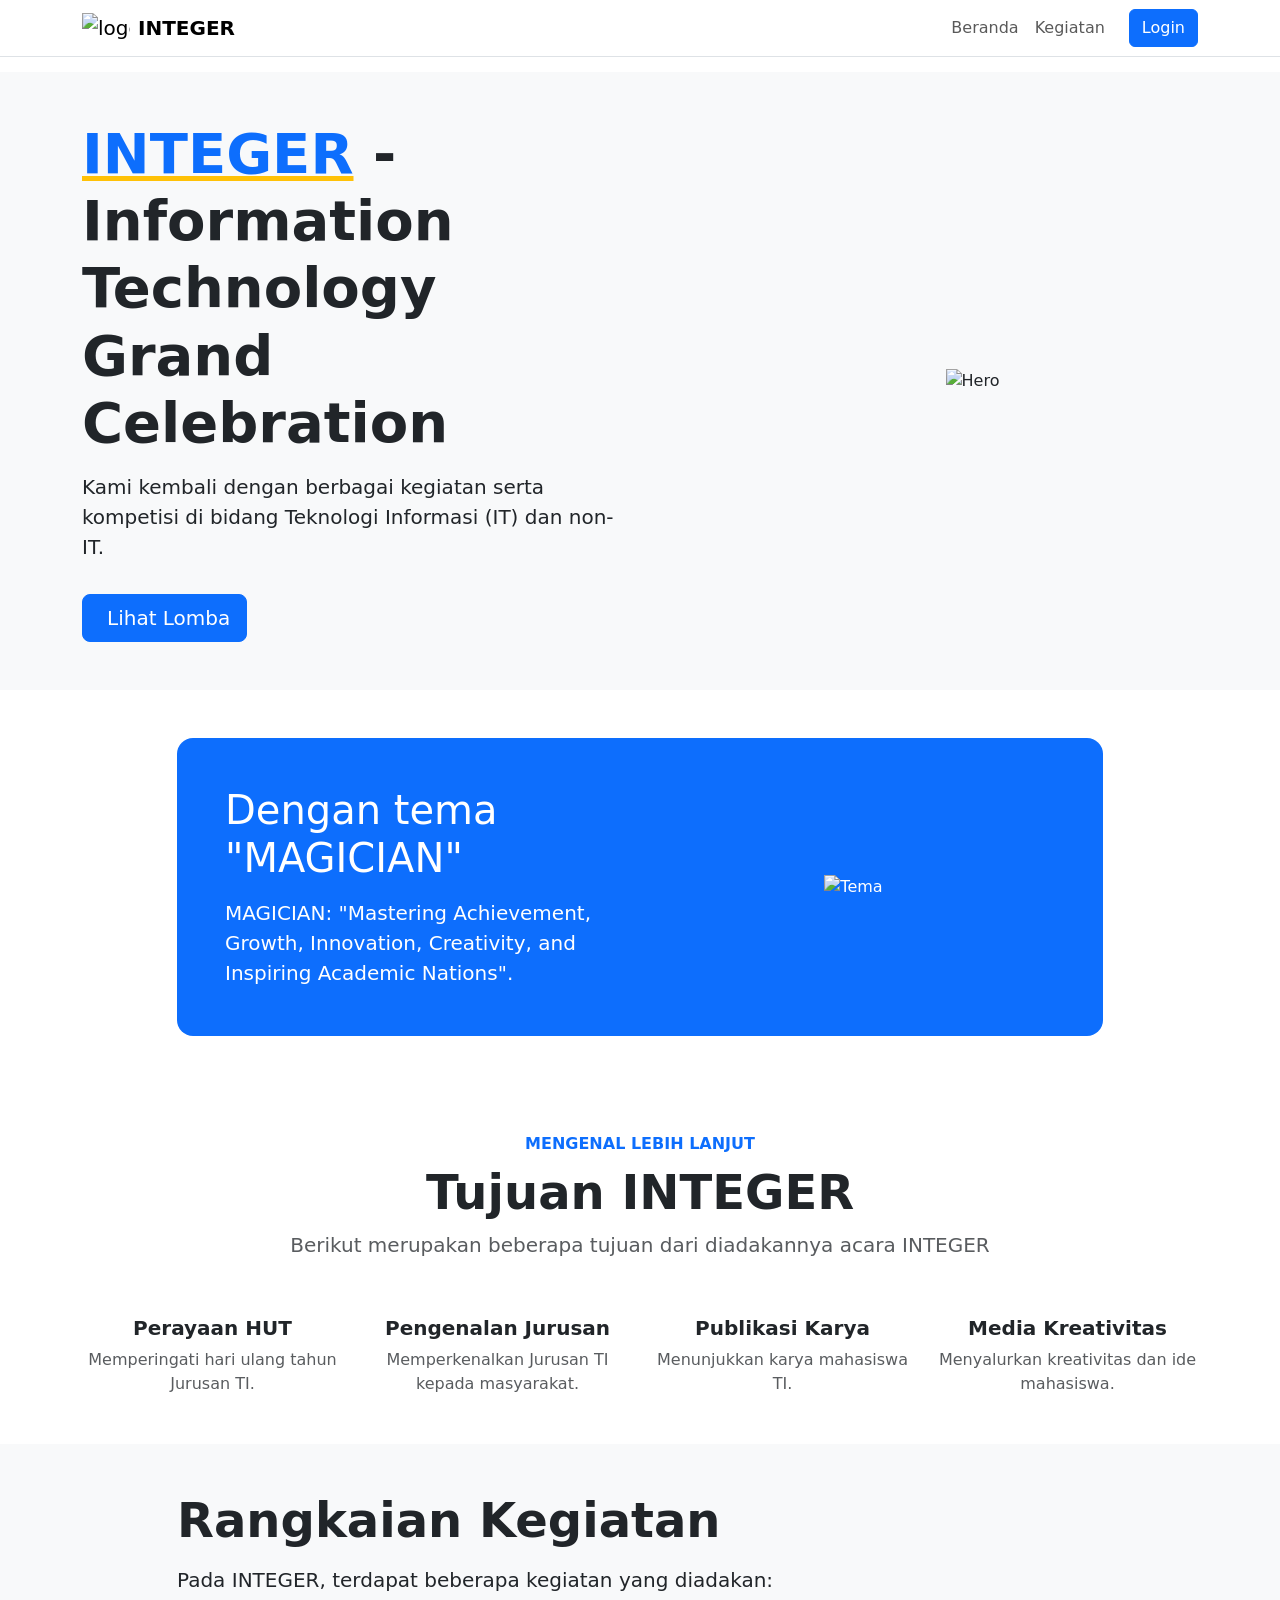
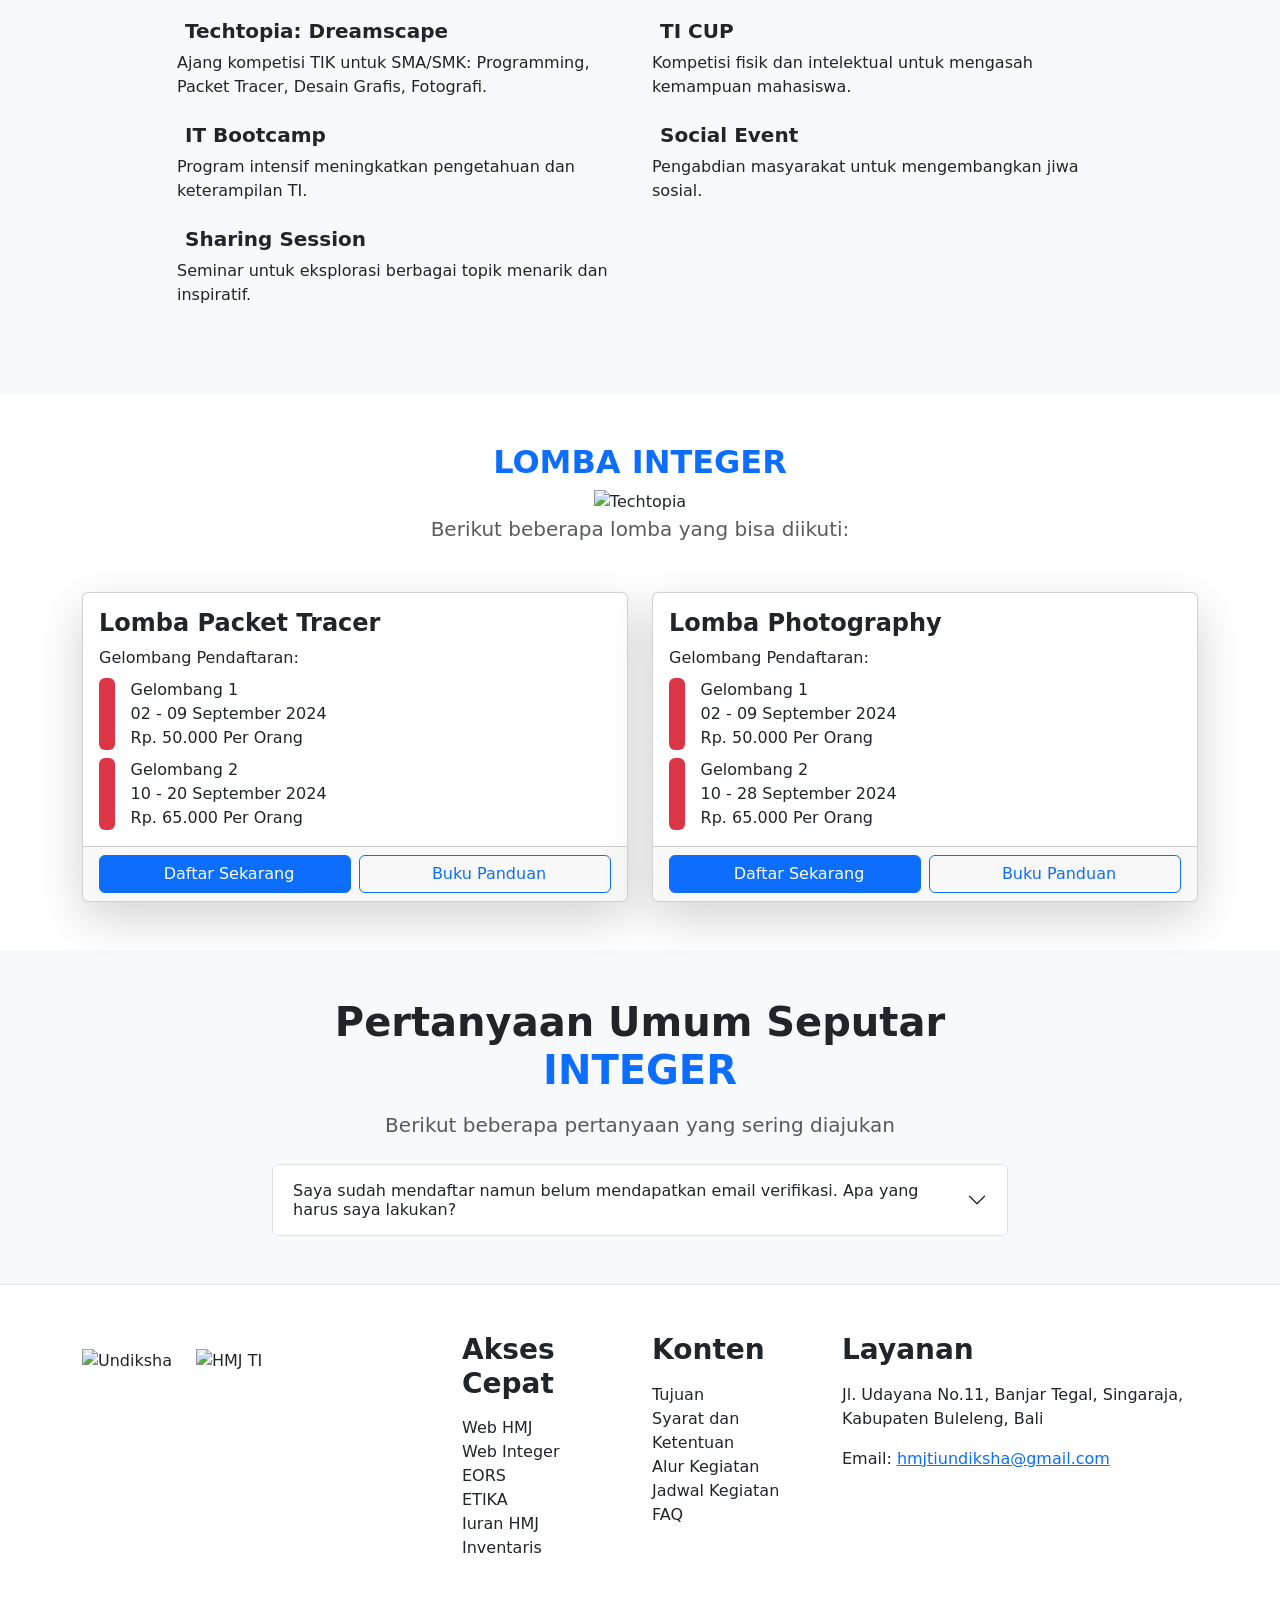
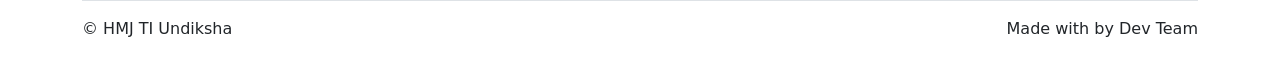
==== integer-clone/index.html @ 65264935 "Create INTEGER clone website with responsive design and Bootstrap Co-authored-by: kadeksukadarma18 <" ====
<!DOCTYPE html>
<html lang="id">
<head>
  <meta charset="utf-8">
  <meta name="viewport" content="width=device-width, initial-scale=1">
  <title>INTEGER Clone</title>
  <link rel="shortcut icon" href="assets/images/favicon.png">
  <link href="https://cdn.jsdelivr.net/npm/bootstrap@5.3.3/dist/css/bootstrap.min.css" rel="stylesheet">
  <link href="https://cdn.jsdelivr.net/npm/@mdi/font@7.4.47/css/materialdesignicons.min.css" rel="stylesheet">
  <link rel="stylesheet" href="assets/css/theme.css">
  <style>body{scroll-behavior:smooth}</style>
</head>
<body>
  <header class="navbar navbar-expand-lg fixed-top bg-white border-bottom">
    <div class="container">
      <a href="#" class="navbar-brand d-flex align-items-center gap-2">
        <img src="assets/images/logo.png" width="48" alt="logo">
        <strong>INTEGER</strong>
      </a>
      <button class="navbar-toggler" type="button" data-bs-toggle="collapse" data-bs-target="#navbar-default" aria-controls="navbar-default" aria-expanded="false" aria-label="Toggle navigation">
        <span class="navbar-toggler-icon"></span>
      </button>
      <nav class="collapse navbar-collapse" id="navbar-default">
        <ul class="navbar-nav ms-auto align-items-lg-center">
          <li class="nav-item"><a class="nav-link" href="#">Beranda</a></li>
          <li class="nav-item"><a class="nav-link" href="#kegiatan">Kegiatan</a></li>
          <li class="nav-item ms-lg-3 my-3 my-lg-0"><a href="#login" class="btn btn-primary">Login</a></li>
        </ul>
      </nav>
    </div>
  </header>

  <main class="mt-5 pt-4">
    <section id="hero" class="bg-light py-5 py-lg-6">
      <div class="container">
        <div class="row align-items-center">
          <div class="col-lg-6">
            <h1 class="display-4 fw-bold mb-3"><u class="text-warning"><span class="text-primary">INTEGER</span></u> - Information Technology Grand Celebration</h1>
            <p class="lead">Kami kembali dengan berbagai kegiatan serta kompetisi di bidang Teknologi Informasi (IT) dan non-IT.</p>
            <a href="#kegiatan" class="btn btn-lg btn-primary mt-3"><i class="mdi mdi-book me-2"></i>Lihat Lomba</a>
          </div>
          <div class="col-lg-5 offset-lg-1 text-center mt-4 mt-lg-0">
            <img id="hero-image" class="img-fluid" src="assets/images/hero.png" alt="Hero">
          </div>
        </div>
      </div>
    </section>

    <section id="tema" class="py-5 bg-white">
      <div class="container">
        <div class="row justify-content-center">
          <div class="col-xl-10">
            <div class="bg-primary text-white p-4 p-lg-5 rounded-4">
              <div class="row align-items-center">
                <div class="col-md-6">
                  <h2 class="h1 mb-3">Dengan tema "MAGICIAN"</h2>
                  <p class="fs-5 mb-0">MAGICIAN: "Mastering Achievement, Growth, Innovation, Creativity, and Inspiring Academic Nations".</p>
                </div>
                <div class="col-md-6 text-center mt-4 mt-md-0">
                  <img src="assets/images/magician.png" class="img-fluid" alt="Tema">
                </div>
              </div>
            </div>
          </div>
        </div>
      </div>
    </section>

    <section id="tujuan" class="py-5 bg-white">
      <div class="container">
        <div class="text-center mb-5">
          <span class="text-uppercase text-primary fw-semibold">Mengenal Lebih Lanjut</span>
          <h2 class="display-5 fw-bold mt-2">Tujuan INTEGER</h2>
          <p class="fs-5 text-muted">Berikut merupakan beberapa tujuan dari diadakannya acara INTEGER</p>
        </div>
        <div class="row g-4">
          <div class="col-6 col-lg-3 text-center">
            <i class="mdi mdi-cake-variant text-primary fs-1"></i>
            <h3 class="h5 fw-bold mt-2">Perayaan HUT</h3>
            <p class="mb-0 text-muted">Memperingati hari ulang tahun Jurusan TI.</p>
          </div>
          <div class="col-6 col-lg-3 text-center">
            <i class="mdi mdi-hand-wave text-primary fs-1"></i>
            <h3 class="h5 fw-bold mt-2">Pengenalan Jurusan</h3>
            <p class="mb-0 text-muted">Memperkenalkan Jurusan TI kepada masyarakat.</p>
          </div>
          <div class="col-6 col-lg-3 text-center">
            <i class="mdi mdi-robot text-primary fs-1"></i>
            <h3 class="h5 fw-bold mt-2">Publikasi Karya</h3>
            <p class="mb-0 text-muted">Menunjukkan karya mahasiswa TI.</p>
          </div>
          <div class="col-6 col-lg-3 text-center">
            <i class="mdi mdi-pencil-ruler text-primary fs-1"></i>
            <h3 class="h5 fw-bold mt-2">Media Kreativitas</h3>
            <p class="mb-0 text-muted">Menyalurkan kreativitas dan ide mahasiswa.</p>
          </div>
        </div>
      </div>
    </section>

    <section id="rangkaian-kegiatan" class="py-5 bg-light">
      <div class="container">
        <div class="row">
          <div class="col-lg-10 offset-lg-1">
            <h2 class="display-5 fw-bold mb-3">Rangkaian Kegiatan</h2>
            <p class="fs-5">Pada INTEGER, terdapat beberapa kegiatan yang diadakan:</p>
            <ul class="row list-unstyled mt-4">
              <li class="col-md-6 mb-4"><h3 class="h5 fw-bold"><i class="mdi mdi-trophy text-primary me-2"></i>Techtopia: Dreamscape</h3><p class="mb-0">Ajang kompetisi TIK untuk SMA/SMK: Programming, Packet Tracer, Desain Grafis, Fotografi.</p></li>
              <li class="col-md-6 mb-4"><h3 class="h5 fw-bold"><i class="mdi mdi-shoe-sneaker text-primary me-2"></i>TI CUP</h3><p class="mb-0">Kompetisi fisik dan intelektual untuk mengasah kemampuan mahasiswa.</p></li>
              <li class="col-md-6 mb-4"><h3 class="h5 fw-bold"><i class="mdi mdi-codepen text-primary me-2"></i>IT Bootcamp</h3><p class="mb-0">Program intensif meningkatkan pengetahuan dan keterampilan TI.</p></li>
              <li class="col-md-6 mb-4"><h3 class="h5 fw-bold"><i class="mdi mdi-heart text-primary me-2"></i>Social Event</h3><p class="mb-0">Pengabdian masyarakat untuk mengembangkan jiwa sosial.</p></li>
              <li class="col-md-6 mb-4"><h3 class="h5 fw-bold"><i class="mdi mdi-share-variant text-primary me-2"></i>Sharing Session</h3><p class="mb-0">Seminar untuk eksplorasi berbagai topik menarik dan inspiratif.</p></li>
            </ul>
          </div>
        </div>
      </div>
    </section>

    <section id="kegiatan" class="py-5 bg-white">
      <div class="container">
        <div class="text-center mb-5">
          <h2 class="text-uppercase text-primary fw-semibold">Lomba Integer</h2>
          <img class="img-fluid" src="assets/images/techtopia.png" alt="Techtopia">
          <p class="fs-5 text-muted">Berikut beberapa lomba yang bisa diikuti:</p>
        </div>
        <div class="row g-4 justify-content-center">
          <div class="col-md-6">
            <div class="card shadow-lg h-100">
              <div class="card-body">
                <h3 class="h4 fw-bold">Lomba Packet Tracer</h3>
                <p class="mb-2">Gelombang Pendaftaran:</p>
                <ul class="list-unstyled mb-0">
                  <li class="d-flex"><span class="badge bg-danger"><i class="mdi mdi-check-circle-outline"></i></span><div class="ms-3"><span>Gelombang 1</span><p class="mb-0">02 - 09 September 2024<br>Rp. 50.000 Per Orang</p></div></li>
                  <li class="d-flex mt-2"><span class="badge bg-danger"><i class="mdi mdi-check-circle-outline"></i></span><div class="ms-3"><span>Gelombang 2</span><p class="mb-0">10 - 20 September 2024<br>Rp. 65.000 Per Orang</p></div></li>
                </ul>
              </div>
              <div class="card-footer d-flex flex-column flex-sm-row gap-2">
                <a href="#" class="btn btn-primary w-100 w-sm-auto"><i class="mdi mdi-book me-2"></i>Daftar Sekarang</a>
                <a href="#" class="btn btn-outline-primary w-100 w-sm-auto"><i class="mdi mdi-book-open me-2"></i>Buku Panduan</a>
              </div>
            </div>
          </div>
          <div class="col-md-6">
            <div class="card shadow-lg h-100">
              <div class="card-body">
                <h3 class="h4 fw-bold">Lomba Photography</h3>
                <p class="mb-2">Gelombang Pendaftaran:</p>
                <ul class="list-unstyled mb-0">
                  <li class="d-flex"><span class="badge bg-danger"><i class="mdi mdi-check-circle-outline"></i></span><div class="ms-3"><span>Gelombang 1</span><p class="mb-0">02 - 09 September 2024<br>Rp. 50.000 Per Orang</p></div></li>
                  <li class="d-flex mt-2"><span class="badge bg-danger"><i class="mdi mdi-check-circle-outline"></i></span><div class="ms-3"><span>Gelombang 2</span><p class="mb-0">10 - 28 September 2024<br>Rp. 65.000 Per Orang</p></div></li>
                </ul>
              </div>
              <div class="card-footer d-flex flex-column flex-sm-row gap-2">
                <a href="#" class="btn btn-primary w-100 w-sm-auto"><i class="mdi mdi-book me-2"></i>Daftar Sekarang</a>
                <a href="#" class="btn btn-outline-primary w-100 w-sm-auto"><i class="mdi mdi-book-open me-2"></i>Buku Panduan</a>
              </div>
            </div>
          </div>
        </div>
      </div>
    </section>

    <section id="faq" class="py-5 bg-light">
      <div class="container">
        <div class="row justify-content-center">
          <div class="col-lg-8">
            <h2 class="display-6 fw-bold text-center mb-3">Pertanyaan Umum Seputar <span class="text-primary">INTEGER</span></h2>
            <p class="lead text-muted text-center mb-4">Berikut beberapa pertanyaan yang sering diajukan</p>
            <div class="accordion" id="accordionExample">
              <div class="accordion-item">
                <h2 class="accordion-header" id="headingOne">
                  <button class="accordion-button collapsed" type="button" data-bs-toggle="collapse" data-bs-target="#collapseOne" aria-expanded="false" aria-controls="collapseOne">
                    Saya sudah mendaftar namun belum mendapatkan email verifikasi. Apa yang harus saya lakukan?
                  </button>
                </h2>
                <div id="collapseOne" class="accordion-collapse collapse" aria-labelledby="headingOne" data-bs-parent="#accordionExample">
                  <div class="accordion-body">
                    Pembayaran akan diverifikasi terlebih dahulu oleh Admin. Setelah divalidasi, sistem mengirim informasi akun beserta link grup WhatsApp. Jika 2x24 jam belum ada email, hubungi Admin Website.
                  </div>
                </div>
              </div>
            </div>
          </div>
        </div>
      </div>
    </section>
  </main>

  <footer id="footer" class="pt-5 bg-white border-top">
    <div class="container">
      <div class="row">
        <div class="col-lg-4 col-md-6">
          <div class="d-flex justify-content-center justify-content-lg-start gap-4 my-3">
            <img src="assets/images/undiksha.png" alt="Undiksha" style="height:76px">
            <img src="assets/images/logo.png" alt="HMJ TI" style="height:76px">
          </div>
          <div class="d-flex justify-content-center justify-content-lg-start gap-4 my-3">
            <a href="#" class="mdi mdi-facebook text-muted fs-2"></a>
            <a href="#" class="mdi mdi-instagram text-muted fs-2"></a>
            <a href="#" class="mdi mdi-youtube text-muted fs-2"></a>
          </div>
        </div>
        <div class="col-lg-2 col-md-3 col-6">
          <h3 class="fw-bold mb-3">Akses Cepat</h3>
          <ul class="list-unstyled">
            <li><a href="#" class="nav-link px-0">Web HMJ</a></li>
            <li><a href="#" class="nav-link px-0">Web Integer</a></li>
            <li><a href="#" class="nav-link px-0 disabled">EORS</a></li>
            <li><a href="#" class="nav-link px-0">ETIKA</a></li>
            <li><a href="#" class="nav-link px-0 disabled">Iuran HMJ</a></li>
            <li><a href="#" class="nav-link px-0 disabled">Inventaris</a></li>
          </ul>
        </div>
        <div class="col-lg-2 col-md-3 col-6">
          <h3 class="fw-bold mb-3">Konten</h3>
          <ul class="list-unstyled">
            <li><a href="#tujuan" class="nav-link px-0">Tujuan</a></li>
            <li><a href="#kegiatan" class="nav-link px-0">Syarat dan Ketentuan</a></li>
            <li><a href="#rangkaian-kegiatan" class="nav-link px-0">Alur Kegiatan</a></li>
            <li><a href="#kegiatan" class="nav-link px-0">Jadwal Kegiatan</a></li>
            <li><a href="#faq" class="nav-link px-0">FAQ</a></li>
          </ul>
        </div>
        <div class="col-lg-4">
          <h3 class="fw-bold mb-3">Layanan</h3>
          <p>Jl. Udayana No.11, Banjar Tegal, Singaraja, Kabupaten Buleleng, Bali</p>
          <p class="mb-1">Email: <a href="mailto:hmjtiundiksha@gmail.com">hmjtiundiksha@gmail.com</a></p>
        </div>
      </div>
      <div class="row align-items-center g-0 border-top py-3 mt-4">
        <div class="col">© <span id="year"></span> HMJ TI Undiksha</div>
        <div class="col text-end">Made with <i class="mdi mdi-heart text-danger"></i> by Dev Team</div>
      </div>
    </div>
  </footer>

  <script src="https://cdn.jsdelivr.net/npm/bootstrap@5.3.3/dist/js/bootstrap.bundle.min.js"></script>
  <script src="assets/js/main.js"></script>
</body>
</html>
---- integer-clone/assets/css/theme.css ----
/* Custom theme overrides to resemble original site */
:root{--bs-primary:#5a5cf6}
#hero-image{animation:breathing 3s ease-in-out infinite alternate}
@keyframes breathing{0%{transform:scale(1)}100%{transform:scale(1.05)}}
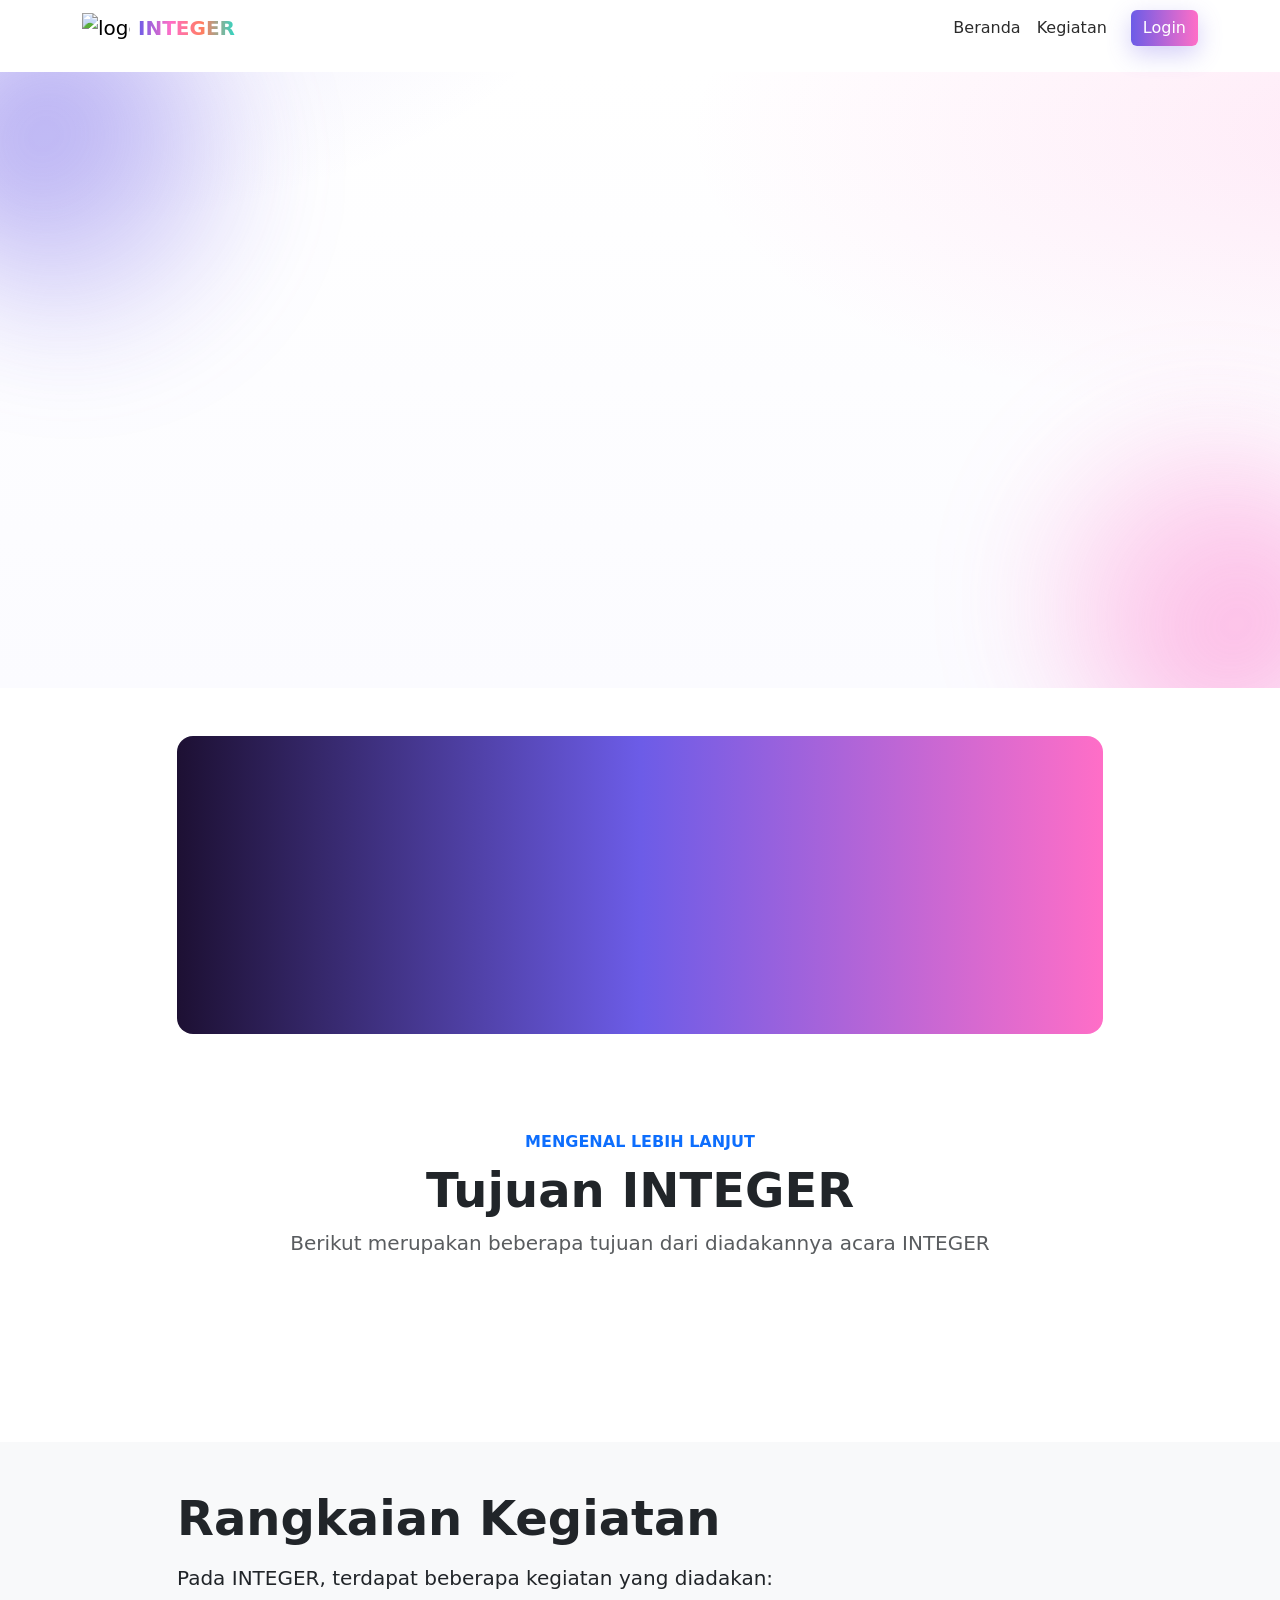
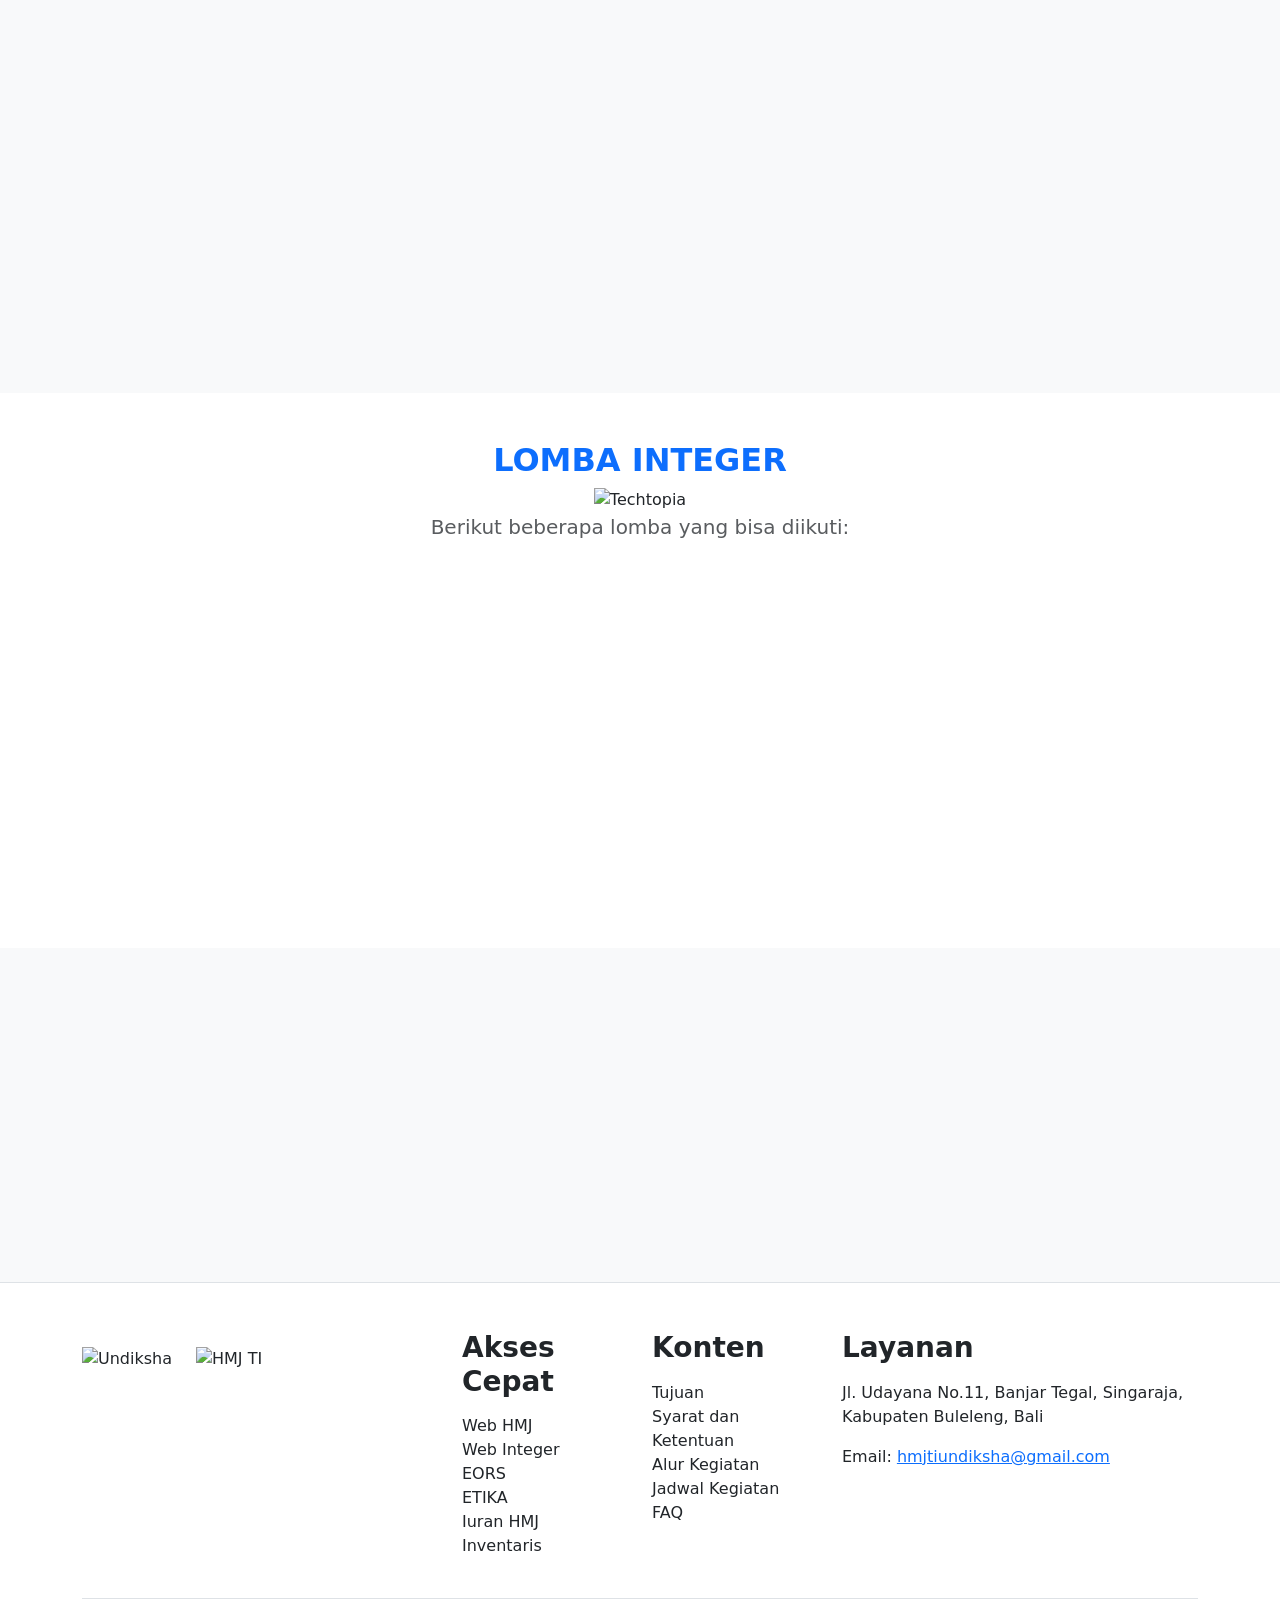
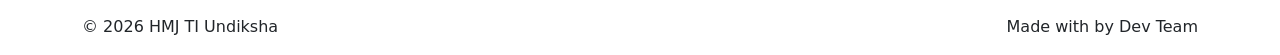
==== commit e40d1b2e: "Enhance design with vibrant colors, animations, and AOS interactions Co-authored-by: kadeksukadarma1" ====
--- a/integer-clone/index.html
+++ b/integer-clone/index.html
@@ -7,39 +7,44 @@
   <link rel="shortcut icon" href="assets/images/favicon.png">
   <link href="https://cdn.jsdelivr.net/npm/bootstrap@5.3.3/dist/css/bootstrap.min.css" rel="stylesheet">
   <link href="https://cdn.jsdelivr.net/npm/@mdi/font@7.4.47/css/materialdesignicons.min.css" rel="stylesheet">
+  <link href="https://cdn.jsdelivr.net/npm/aos@2.3.4/dist/aos.css" rel="stylesheet">
   <link rel="stylesheet" href="assets/css/theme.css">
   <style>body{scroll-behavior:smooth}</style>
 </head>
 <body>
-  <header class="navbar navbar-expand-lg fixed-top bg-white border-bottom">
+  <header id="site-header" class="navbar navbar-expand-lg fixed-top nav-glass">
     <div class="container">
       <a href="#" class="navbar-brand d-flex align-items-center gap-2">
         <img src="assets/images/logo.png" width="48" alt="logo">
-        <strong>INTEGER</strong>
+        <strong class="gradient-text">INTEGER</strong>
       </a>
       <button class="navbar-toggler" type="button" data-bs-toggle="collapse" data-bs-target="#navbar-default" aria-controls="navbar-default" aria-expanded="false" aria-label="Toggle navigation">
-        <span class="navbar-toggler-icon"></span>
+        <i class="mdi mdi-menu fs-2"></i>
       </button>
       <nav class="collapse navbar-collapse" id="navbar-default">
         <ul class="navbar-nav ms-auto align-items-lg-center">
           <li class="nav-item"><a class="nav-link" href="#">Beranda</a></li>
           <li class="nav-item"><a class="nav-link" href="#kegiatan">Kegiatan</a></li>
-          <li class="nav-item ms-lg-3 my-3 my-lg-0"><a href="#login" class="btn btn-primary">Login</a></li>
+          <li class="nav-item ms-lg-3 my-3 my-lg-0"><a href="#login" class="btn btn-gradient">Login</a></li>
         </ul>
       </nav>
     </div>
   </header>
 
   <main class="mt-5 pt-4">
-    <section id="hero" class="bg-light py-5 py-lg-6">
+    <section id="hero" class="hero-gradient position-relative overflow-hidden py-5 py-lg-6">
+      <div class="hero-shapes">
+        <span class="blob blob-1"></span>
+        <span class="blob blob-2"></span>
+      </div>
       <div class="container">
         <div class="row align-items-center">
-          <div class="col-lg-6">
-            <h1 class="display-4 fw-bold mb-3"><u class="text-warning"><span class="text-primary">INTEGER</span></u> - Information Technology Grand Celebration</h1>
+          <div class="col-lg-6" data-aos="fade-up">
+            <h1 class="display-4 fw-bold mb-3 gradient-text"><u class="text-warning"><span class="text-primary">INTEGER</span></u> - Information Technology Grand Celebration</h1>
             <p class="lead">Kami kembali dengan berbagai kegiatan serta kompetisi di bidang Teknologi Informasi (IT) dan non-IT.</p>
-            <a href="#kegiatan" class="btn btn-lg btn-primary mt-3"><i class="mdi mdi-book me-2"></i>Lihat Lomba</a>
-          </div>
-          <div class="col-lg-5 offset-lg-1 text-center mt-4 mt-lg-0">
+            <a href="#kegiatan" class="btn btn-lg btn-gradient mt-3"><i class="mdi mdi-book me-2"></i>Lihat Lomba</a>
+          </div>
+          <div class="col-lg-5 offset-lg-1 text-center mt-4 mt-lg-0" data-aos="zoom-in">
             <img id="hero-image" class="img-fluid" src="assets/images/hero.png" alt="Hero">
           </div>
         </div>
@@ -50,13 +55,13 @@
       <div class="container">
         <div class="row justify-content-center">
           <div class="col-xl-10">
-            <div class="bg-primary text-white p-4 p-lg-5 rounded-4">
+            <div class="bg-gradient-royal text-white p-4 p-lg-5 rounded-4">
               <div class="row align-items-center">
-                <div class="col-md-6">
+                <div class="col-md-6" data-aos="fade-right">
                   <h2 class="h1 mb-3">Dengan tema "MAGICIAN"</h2>
                   <p class="fs-5 mb-0">MAGICIAN: "Mastering Achievement, Growth, Innovation, Creativity, and Inspiring Academic Nations".</p>
                 </div>
-                <div class="col-md-6 text-center mt-4 mt-md-0">
+                <div class="col-md-6 text-center mt-4 mt-md-0" data-aos="fade-left">
                   <img src="assets/images/magician.png" class="img-fluid" alt="Tema">
                 </div>
               </div>
@@ -74,22 +79,22 @@
           <p class="fs-5 text-muted">Berikut merupakan beberapa tujuan dari diadakannya acara INTEGER</p>
         </div>
         <div class="row g-4">
-          <div class="col-6 col-lg-3 text-center">
+          <div class="col-6 col-lg-3 text-center" data-aos="fade-up" data-aos-delay="0">
             <i class="mdi mdi-cake-variant text-primary fs-1"></i>
             <h3 class="h5 fw-bold mt-2">Perayaan HUT</h3>
             <p class="mb-0 text-muted">Memperingati hari ulang tahun Jurusan TI.</p>
           </div>
-          <div class="col-6 col-lg-3 text-center">
+          <div class="col-6 col-lg-3 text-center" data-aos="fade-up" data-aos-delay="100">
             <i class="mdi mdi-hand-wave text-primary fs-1"></i>
             <h3 class="h5 fw-bold mt-2">Pengenalan Jurusan</h3>
             <p class="mb-0 text-muted">Memperkenalkan Jurusan TI kepada masyarakat.</p>
           </div>
-          <div class="col-6 col-lg-3 text-center">
+          <div class="col-6 col-lg-3 text-center" data-aos="fade-up" data-aos-delay="200">
             <i class="mdi mdi-robot text-primary fs-1"></i>
             <h3 class="h5 fw-bold mt-2">Publikasi Karya</h3>
             <p class="mb-0 text-muted">Menunjukkan karya mahasiswa TI.</p>
           </div>
-          <div class="col-6 col-lg-3 text-center">
+          <div class="col-6 col-lg-3 text-center" data-aos="fade-up" data-aos-delay="300">
             <i class="mdi mdi-pencil-ruler text-primary fs-1"></i>
             <h3 class="h5 fw-bold mt-2">Media Kreativitas</h3>
             <p class="mb-0 text-muted">Menyalurkan kreativitas dan ide mahasiswa.</p>
@@ -105,11 +110,11 @@
             <h2 class="display-5 fw-bold mb-3">Rangkaian Kegiatan</h2>
             <p class="fs-5">Pada INTEGER, terdapat beberapa kegiatan yang diadakan:</p>
             <ul class="row list-unstyled mt-4">
-              <li class="col-md-6 mb-4"><h3 class="h5 fw-bold"><i class="mdi mdi-trophy text-primary me-2"></i>Techtopia: Dreamscape</h3><p class="mb-0">Ajang kompetisi TIK untuk SMA/SMK: Programming, Packet Tracer, Desain Grafis, Fotografi.</p></li>
-              <li class="col-md-6 mb-4"><h3 class="h5 fw-bold"><i class="mdi mdi-shoe-sneaker text-primary me-2"></i>TI CUP</h3><p class="mb-0">Kompetisi fisik dan intelektual untuk mengasah kemampuan mahasiswa.</p></li>
-              <li class="col-md-6 mb-4"><h3 class="h5 fw-bold"><i class="mdi mdi-codepen text-primary me-2"></i>IT Bootcamp</h3><p class="mb-0">Program intensif meningkatkan pengetahuan dan keterampilan TI.</p></li>
-              <li class="col-md-6 mb-4"><h3 class="h5 fw-bold"><i class="mdi mdi-heart text-primary me-2"></i>Social Event</h3><p class="mb-0">Pengabdian masyarakat untuk mengembangkan jiwa sosial.</p></li>
-              <li class="col-md-6 mb-4"><h3 class="h5 fw-bold"><i class="mdi mdi-share-variant text-primary me-2"></i>Sharing Session</h3><p class="mb-0">Seminar untuk eksplorasi berbagai topik menarik dan inspiratif.</p></li>
+              <li class="col-md-6 mb-4" data-aos="fade-up"><h3 class="h5 fw-bold"><i class="mdi mdi-trophy text-primary me-2"></i>Techtopia: Dreamscape</h3><p class="mb-0">Ajang kompetisi TIK untuk SMA/SMK: Programming, Packet Tracer, Desain Grafis, Fotografi.</p></li>
+              <li class="col-md-6 mb-4" data-aos="fade-up" data-aos-delay="100"><h3 class="h5 fw-bold"><i class="mdi mdi-shoe-sneaker text-primary me-2"></i>TI CUP</h3><p class="mb-0">Kompetisi fisik dan intelektual untuk mengasah kemampuan mahasiswa.</p></li>
+              <li class="col-md-6 mb-4" data-aos="fade-up" data-aos-delay="200"><h3 class="h5 fw-bold"><i class="mdi mdi-codepen text-primary me-2"></i>IT Bootcamp</h3><p class="mb-0">Program intensif meningkatkan pengetahuan dan keterampilan TI.</p></li>
+              <li class="col-md-6 mb-4" data-aos="fade-up" data-aos-delay="300"><h3 class="h5 fw-bold"><i class="mdi mdi-heart text-primary me-2"></i>Social Event</h3><p class="mb-0">Pengabdian masyarakat untuk mengembangkan jiwa sosial.</p></li>
+              <li class="col-md-6 mb-4" data-aos="fade-up" data-aos-delay="400"><h3 class="h5 fw-bold"><i class="mdi mdi-share-variant text-primary me-2"></i>Sharing Session</h3><p class="mb-0">Seminar untuk eksplorasi berbagai topik menarik dan inspiratif.</p></li>
             </ul>
           </div>
         </div>
@@ -124,8 +129,8 @@
           <p class="fs-5 text-muted">Berikut beberapa lomba yang bisa diikuti:</p>
         </div>
         <div class="row g-4 justify-content-center">
-          <div class="col-md-6">
-            <div class="card shadow-lg h-100">
+          <div class="col-md-6" data-aos="zoom-in">
+            <div class="card shadow-lg h-100 card-hover-lift gradient-border-top">
               <div class="card-body">
                 <h3 class="h4 fw-bold">Lomba Packet Tracer</h3>
                 <p class="mb-2">Gelombang Pendaftaran:</p>
@@ -135,13 +140,13 @@
                 </ul>
               </div>
               <div class="card-footer d-flex flex-column flex-sm-row gap-2">
-                <a href="#" class="btn btn-primary w-100 w-sm-auto"><i class="mdi mdi-book me-2"></i>Daftar Sekarang</a>
+                <a href="#" class="btn btn-gradient w-100 w-sm-auto"><i class="mdi mdi-book me-2"></i>Daftar Sekarang</a>
                 <a href="#" class="btn btn-outline-primary w-100 w-sm-auto"><i class="mdi mdi-book-open me-2"></i>Buku Panduan</a>
               </div>
             </div>
           </div>
-          <div class="col-md-6">
-            <div class="card shadow-lg h-100">
+          <div class="col-md-6" data-aos="zoom-in" data-aos-delay="100">
+            <div class="card shadow-lg h-100 card-hover-lift gradient-border-top">
               <div class="card-body">
                 <h3 class="h4 fw-bold">Lomba Photography</h3>
                 <p class="mb-2">Gelombang Pendaftaran:</p>
@@ -151,7 +156,7 @@
                 </ul>
               </div>
               <div class="card-footer d-flex flex-column flex-sm-row gap-2">
-                <a href="#" class="btn btn-primary w-100 w-sm-auto"><i class="mdi mdi-book me-2"></i>Daftar Sekarang</a>
+                <a href="#" class="btn btn-gradient w-100 w-sm-auto"><i class="mdi mdi-book me-2"></i>Daftar Sekarang</a>
                 <a href="#" class="btn btn-outline-primary w-100 w-sm-auto"><i class="mdi mdi-book-open me-2"></i>Buku Panduan</a>
               </div>
             </div>
@@ -163,7 +168,7 @@
     <section id="faq" class="py-5 bg-light">
       <div class="container">
         <div class="row justify-content-center">
-          <div class="col-lg-8">
+          <div class="col-lg-8" data-aos="fade-up">
             <h2 class="display-6 fw-bold text-center mb-3">Pertanyaan Umum Seputar <span class="text-primary">INTEGER</span></h2>
             <p class="lead text-muted text-center mb-4">Berikut beberapa pertanyaan yang sering diajukan</p>
             <div class="accordion" id="accordionExample">
@@ -235,6 +240,9 @@
   </footer>
 
   <script src="https://cdn.jsdelivr.net/npm/bootstrap@5.3.3/dist/js/bootstrap.bundle.min.js"></script>
+  <script src="https://cdn.jsdelivr.net/npm/aos@2.3.4/dist/aos.min.js"></script>
   <script src="assets/js/main.js"></script>
+
+  <button id="backToTop" class="btn btn-gradient back-to-top" aria-label="Kembali ke atas"><i class="mdi mdi-arrow-up"></i></button>
 </body>
 </html>
--- a/integer-clone/assets/css/theme.css
+++ b/integer-clone/assets/css/theme.css
@@ -1,4 +1,67 @@
-/* Custom theme overrides to resemble original site */
-:root{--bs-primary:#5a5cf6}
-#hero-image{animation:breathing 3s ease-in-out infinite alternate}
+/* Theme: INTEGER clone - Vibrant palette and interactions */
+
+/* Color palette */
+:root{
+  --color-dark-purple:#1d1033; /* Dark Purple */
+  --color-purple:#6c5ce7;      /* Purple */
+  --color-pink:#ff6ec7;        /* Pink */
+  --color-orange:#ff7e5f;      /* Orange */
+  --color-teal:#2ed6c3;        /* Teal */
+  --bs-primary:var(--color-purple);
+}
+
+/* Utilities */
+.gradient-text{
+  background: linear-gradient(90deg,var(--color-purple),var(--color-pink),var(--color-orange),var(--color-teal));
+  -webkit-background-clip:text;background-clip:text;color:transparent;
+}
+.btn-gradient{
+  background-image: linear-gradient(90deg,var(--color-purple),var(--color-pink));
+  color:#fff;border:0; box-shadow:0 8px 24px rgba(108,92,231,.3);
+}
+.btn-gradient:hover{filter:brightness(.95);transform:translateY(-1px)}
+.btn-gradient:active{transform:translateY(0)}
+
+/* Navbar glassmorphism */
+.nav-glass{
+  background: rgba(255,255,255,.6);
+  backdrop-filter: blur(10px);
+  -webkit-backdrop-filter: blur(10px);
+  transition: box-shadow .2s ease, background-color .2s ease;
+}
+.nav-glass.scrolled{background: rgba(255,255,255,.9); box-shadow:0 8px 24px rgba(0,0,0,.08)}
+.navbar .nav-link{color:#2b2b2b}
+.navbar .nav-link:hover{color:var(--color-purple)}
+
+/* Hero */
+.hero-gradient{
+  background: radial-gradient(1200px 500px at -10% -20%, rgba(108,92,231,.15), transparent 60%),
+              radial-gradient(1200px 500px at 110% 10%, rgba(255,110,199,.15), transparent 60%),
+              linear-gradient(180deg, #ffffff 0%, #fbfbff 100%);
+}
+.hero-shapes{position:absolute; inset:0; overflow:hidden; pointer-events:none}
+.blob{position:absolute; width:320px; height:320px; border-radius:50%; filter:blur(60px); opacity:.55; animation:float 10s ease-in-out infinite}
+.blob-1{left:-80px; top:-60px; background: radial-gradient(circle at 30% 30%, var(--color-purple), transparent)}
+.blob-2{right:-80px; bottom:-60px; background: radial-gradient(circle at 70% 70%, var(--color-pink), transparent); animation-delay:2s}
+
+@keyframes float{0%,100%{transform:translateY(0)}50%{transform:translateY(-16px)}}
+
+/* Cards */
+.card-hover-lift{transition:transform .2s ease, box-shadow .2s ease}
+.card-hover-lift:hover{transform:translateY(-6px); box-shadow:0 16px 40px rgba(0,0,0,.12)}
+.gradient-border-top{position:relative}
+.gradient-border-top::before{content:""; position:absolute; inset:0 0 auto 0; height:4px; border-radius:4px 4px 0 0;
+  background: linear-gradient(90deg,var(--color-teal),var(--color-purple),var(--color-pink),var(--color-orange));}
+
+/* Section gradient backgrounds */
+.bg-gradient-royal{background: linear-gradient(90deg, var(--color-dark-purple), var(--color-purple), var(--color-pink));}
+
+/* Back to top */
+.back-to-top{position:fixed; right:16px; bottom:16px; width:44px; height:44px; display:none; align-items:center; justify-content:center; border-radius:999px; z-index:1040; box-shadow:0 10px 30px rgba(0,0,0,.15)}
+.back-to-top.show{display:flex}
+
+/* Media tweaks */
+@media (prefers-reduced-motion:no-preference){
+  #hero-image{animation:breathing 3s ease-in-out infinite alternate}
+}
 @keyframes breathing{0%{transform:scale(1)}100%{transform:scale(1.05)}}
